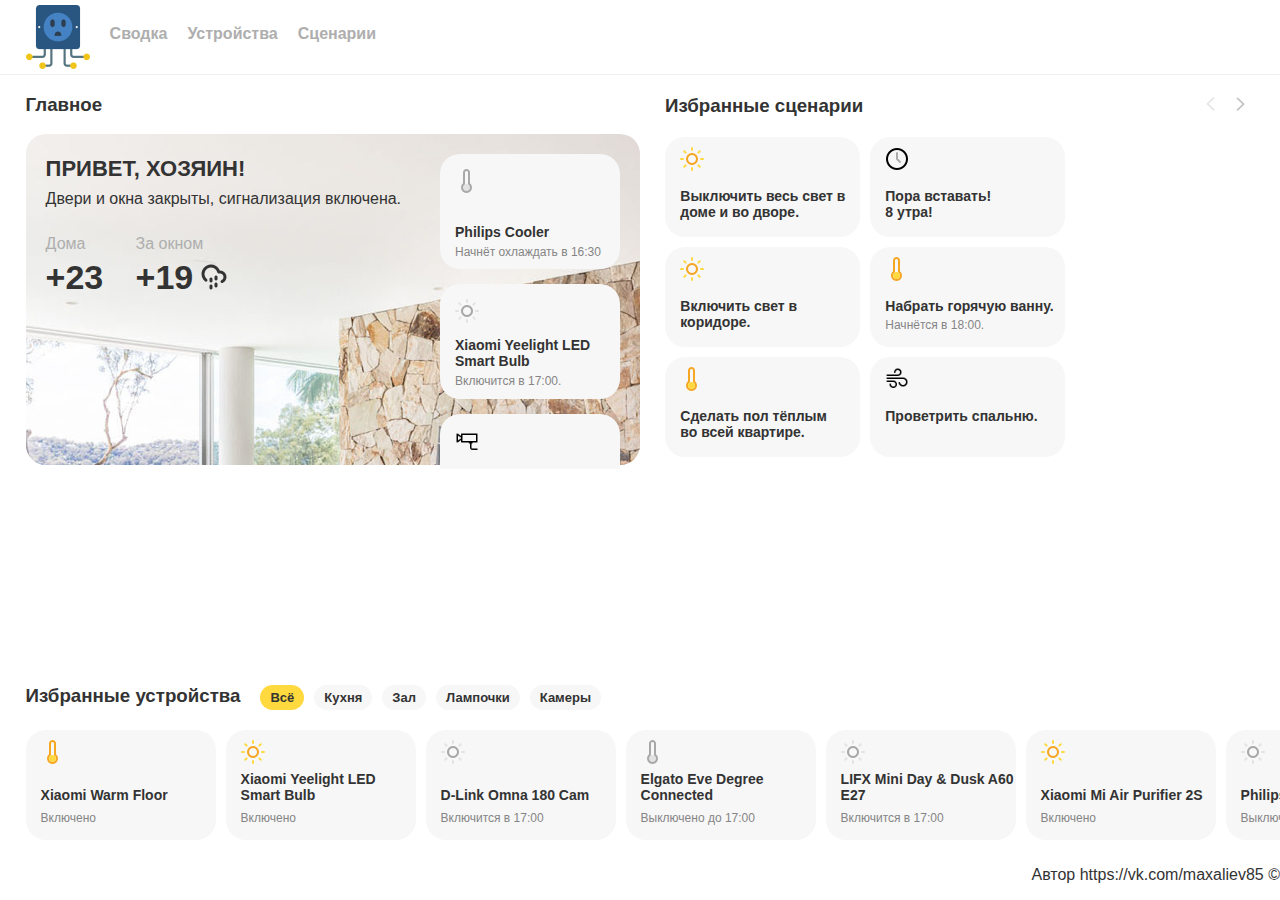
==== public/index.html @ 580a464d "Гип-гип Ура." ====
<!DOCTYPE html>
<html lang="ru">

<head>
    <meta charset="UTF-8" />
    <meta http-equiv="X-UA-Compatible" content="IE=edge" />
    <meta name="viewport" content="width=device-width, initial-scale=1" />
    <link rel="stylesheet" href="index.css">
    <script src="index.js"></script>
    <title> Домный Ум </title>
    <link rel="icon" href="../assets/imgs/logoimg.png" type="image/png">
</head>

<body>
    <div class="wrapall">
        <header>
            <img src="../assets/imgs/headerimg.png" alt="SMART HOME" class="logoimg" width="64">
            <div class="headerlist" id="headerlist">
                <a href="#summary">Сводка</a>
                <a href="#devices">Устройства</a>
                <a href="#scenarios">Сценарии</a>
                <a href="#" id="burger">
                    <img src="../assets/imgs/icon_list_m.png" alt="BURGERKING" />
                </a></div>
        </header>
        <div class="container">
            <a name="summary">
                <section class="info">
                    <h3 id="infoh">Главное</h3>
                    <div class="nestedcont">
                        <img src="../assets/imgs/bg@1x.png" id="infoimg" alt="SMART_HOME_BG" height="331" />
                        <p id="hellotou">ПРИВЕТ, ХОЗЯИН!</p>
                        <p id="isdooropened">Двери и окна закрыты, сигнализация включена.</p>
                        <p id="athome">Дома</p>
                        <p id="outside">За окном</p>
                        <p class="home_temp">+23</p>
                        <p id="_19">+19</p>
                        <img src="../assets/imgs/cloud-drizzle.png" id="cloudcry" alt="CLOUDS_CRY">
                        <div class="smallpanel" id="smallpaneltemp">
                            <img src="../assets/imgs/icon_temperature@1x.png" alt="Thermometer">
                            <p id="philcool">Philips Cooler</p>
                            <p id="_16:30">Начнёт охлаждать в 16:30</p>
                        </div>
                        <div class="smallpanel" id="smallpanellight">
                            <img src="../assets/imgs/icon_sun@1x.png" alt="Sunny">
                            <p id="xiaomi">Xiaomi Yeelight LED Smart Bulb</p>
                            <p id="_17:00">Включится в 17:00.</p>
                        </div>
                        <div class="smallpanel" id="smallpanelcam">
                            <img src="../assets/imgs/icons8-wall-mount-camera-32.png" id="bulletcam" width="24" alt="Say cheese">
                            <p id="dlink">D-Link Omna <br /> 180 Cam</p>
                            <p id="_18:30">Запись начнётся в 18:30.</p>
                        </div>
                        <div class="smallpanel" id="smallpanelair">
                            <img src="../assets/imgs/icons8-air-32.png" width="24" alt="Fresh air">
                            <p id="airpurify">Xiaomi Mi Air Purifier 2S</p>
                            <p id="_20:00">Запланировано на 20:00.</p>
                        </div>
                    </div>
            </a>
            </section>
            <section class="scenarios">
                <a name="scenarios">
                    <h3 id="favscenarios">Избранные сценарии</h3>
                    <div id="nestedscenarios">
                        <div class="favscenarios">
                            <img src="../assets/imgs/icon_sun_2@1x.png" alt="Солнышко">
                            <p class="favscenariostext">Выключить весь свет в доме и во дворе.</p>
                        </div>
                        <div class="favscenarios">
                            <img src="../assets/imgs/icon_scheduled@1x.png" alt="Часики">
                            <p class="favscenariostext">Пора вставать!<br>8 утра!</p>
                        </div>
                        <div class="favscenarios">
                            <img src="../assets/imgs/icon_sun_2@1x.png" alt="Солнышко">
                            <p class="favscenariostext">Включить свет в коридоре.</p>
                        </div>
                        <div class="favscenarios">
                            <img src="../assets/imgs/icon_temperature_2@1x.png" alt="Градусник">
                            <p class="favscenariostext">Набрать горячую ванну.</p>
                            <p class="favscenariosubtext">Начнётся в 18:00.</p>
                        </div>
                        <div class="favscenarios">
                            <img src="../assets/imgs/icon_temperature_2@1x.png" alt="Градусник">
                            <p class="favscenariostext">Сделать пол тёплым<br>во всей квартире.</p>
                        </div>
                        <div class="favscenarios">
                            <img src="../assets/imgs/icons8-air-32.png" alt="Ветерок" width="24">
                            <p class="favscenariostext">Проветрить спальню.</p>
                        </div>
                        <div class="favscenarios">
                            <img src="../assets/imgs/breathable.png" alt="Караоке!">
                            <p class="favscenariostext">Петь караоке.</p>
                        </div>
                        <div class="favscenarios">
                            <img src="../assets/imgs/guitar.png" alt="Релакс!">
                            <p class="favscenariostext">Проиграть релакс.<br />музыку.</p>
                        </div>
                        <div class="favscenarios">
                            <img src="../assets/imgs/icon.png" alt="Курочка">
                            <p class="favscenariostext">Включить духовку.</p>
                        </div>
                        <div class="favscenarios">
                            <img src="../assets/imgs/soccer-ball-variant.png" alt="...">
                            <p class="favscenariostext">Смотреть футбол.</p>
                            <p class="favscenariosubtext">Матч в 22:00.</p>
                        </div>
                    </div>
                    <img src="../assets/imgs/Icons/arrow-left.svg" id="leftarrow" alt="Лефт!" />
                    <img src="../assets/imgs/Icons/Arrow%20Right/M%20Copy@1x.png" id="rightarrow" alt="Райт!!" />
                </a>
            </section>
        </div>
        <div class="devmain">
            <a name="devices">
                <h3 id="devheading"> Избранные устройства </h3>
                <ul id="devlist">
                    <li class="devlist">
                        <img src="../assets/imgs/Icons/Arrow%20Right/M%20Copy@1x.png" id="devarrow" alt="^" width="6">
                        Всё </li>
                    <li class="devlist"> Кухня </li>
                    <li class="devlist"> Зал </li>
                    <li class="devlist"> Лампочки </li>
                    <li class="devlist"> Камеры </li>
                </ul>
                <div class="devs_wrap">
                    <div class="devs">
                        <img src="../assets/imgs/icon_temperature_2@1x.png" alt="No image">
                        <p class="devs_p1"> <br> Xiaomi Warm Floor </p>
                        <p class="devs_p2"> Включено </p>
                    </div>
                    <div class="devs">
                        <img src="../assets/imgs/icon_sun_2@1x.png" alt="No image">
                        <p class="devs_p1"> Xiaomi Yeelight LED Smart Bulb </p>
                        <p class="devs_p2"> Включено </p>
                    </div>
                    <div class="devs">
                        <img src="../assets/imgs/icon_sun@1x.png" alt="No image">
                        <p class="devs_p1"> <br> D-Link Omna 180 Cam </p>
                        <p class="devs_p2"> Включится в 17:00 </p>
                    </div>
                    <div class="devs">
                        <img src="../assets/imgs/icon_temperature@1x.png" alt="No image">
                        <p class="devs_p1"> Elgato Eve Degree Connected </p>
                        <p class="devs_p2"> Выключено до 17:00 </p>
                    </div>
                    <div class="devs">
                        <img src="../assets/imgs/icon_sun@1x.png" alt="No image">
                        <p class="devs_p1"> LIFX Mini Day & Dusk A60 E27 </p>
                        <p class="devs_p2"> Включится в 17:00 </p>
                    </div>
                    <div class="devs">
                        <img src="../assets/imgs/icon_sun_2@1x.png" alt="No image">
                        <p class="devs_p1"> <br> Xiaomi Mi Air Purifier 2S </p>
                        <p class="devs_p2"> Включено </p>
                    </div>
                    <div class="devs">
                        <img src="../assets/imgs/icon_sun@1x.png" alt="No image">
                        <p class="devs_p1"> <br> Philips Zhirui </p>
                        <p class="devs_p2"> Выключено </p>
                    </div>
                </div>
            </a>
        </div>
        <footer>
            <p class='footer_p1'> Автор https://vk.com/maxaliev85 &copy;</p>
        </footer>
    </div>
    <div class="paranja">
        <div class="popup">
            <img src="../assets/imgs/icon_temperature_2@2x.png" alt="No img" class="popup_img">
            <p class="popup_p1">+23</p>
            <p class="popup_p2">Xiaomi Warm Floor</p>
            <p class="popup_p3">Включено</p>
            <div class="circle_wrap">
                <svg width="200" height="200">
                    <defs>
                        <mask id="mask1">
                            <circle r="70" cx="100" cy="100" fill="none" stroke="white" stroke-width="30"
                                stroke-dasharray="1 7" stroke-dashoffset="-154"></circle>
                        </mask>
                    </defs>
                    <text x="50%" y="50%" dominant-baseline="middle" text-anchor="middle" class="svg_temp" font-size="40"
                        font-weight="bold">+23</text>
                    <g mask="url(#mask1)">
                        <circle r="70" cx="100" cy="100" fill="none" stroke="#ccc" stroke-width="30" stroke-dashoffset="-154"
                            stroke-dasharray="352 88"></circle>
                        <circle id="bar" r="70" cx="100" cy="100" fill="none" stroke="orange" stroke-width="50"
                            stroke-dashoffset="-154"></circle>
                    </g>
                </svg>
                <input id="input" type="range" min="0" max="120" value="47" />
            </div>
        </div>
        <button class='btn_apply'>Применить</button>
        <div class="popup"></div>
        <div class="popup"></div>
    </div>
</body>

</html>
---- public/index.css ----
html,
body,
.wrapall{
    height: 100%;
    margin: 0;
    padding: 0;
    box-sizing: border-box;
    font-family: Arial, Helvetica, sans-serif;
    color: #333333;
}

.wrapall{
    display: flex;
    flex-direction: column;
    margin: 0 auto;
    max-width: 1400px;
}
.container{
    display: flex;
    flex-direction: row;
    flex-grow: 1;
}
.info,
.scenarios{
    flex-basis: 50%;
}
header{
    border-bottom: 1px solid #f0f0f0;
}
.headerlist a{
    float: left;
    display: block;
    color: #aeaeae;
    font-weight: bold;
    text-decoration: none;
    margin: 25px 0 0 20px;
    text-align: center;
    transition: all 250ms linear,visibility 0s,
    padding-left 0s,margin-left 0s,
    margin-top 0s,color 500ms linear;
}
.headerlist a:hover{
    color: #ffdf00;
    cursor: pointer;
}
.logoimg{
    margin: 5px 0 5px 2%;
    float: left;
    cursor: pointer;
}
section.info{
    text-align: center;
}
section.scenarios{
    position: relative;
    width: 100%;
    overflow: hidden;
}
div.nestedcont{
    position: relative;
    width: 96%;
    margin-left: auto;
    overflow: hidden;
}
h3#infoh{
    text-align: left;
    margin-left: 4%;
}
#hellotou{
    position: absolute;
    top: 0;
    left: 20px;
    font-size: 22px;
    font-weight: bold;
}
#infoimg{
    width: 100%;
    object-fit: cover;
    border-radius: 20px;
}
#isdooropened{
    position: absolute;
    top: 40px;
    left: 20px;
    white-space: normal;
    text-align: left;
}
#athome,
#outside{
    position: absolute;
    top: 85px;
    color: #aeaeae;
}
#athome,
.home_temp{
    left: 20px;
}
#outside,
#_19{
    left: 110px;
}
.home_temp,#_19{
    position: absolute;
    top: 90px;
    font-size: 34px;
    font-weight: bold;
}
#cloudcry{
    position: absolute;
    top: 130px;
    left: 175px;
}
#burger{
    display: none;
}
.smallpanel{
    position: absolute;
    right: 20px;
    background-color: #f7f7f7;
    border-radius: 20px;
    padding: 15px 15px 0;
    text-align: left;
    transition: top 350ms linear 0s, left 350ms linear 0s;
    width: 150px;
    height: 100px;
}
#smallpaneltemp{
    top: 20px;
}
#smallpanellight{
    top: 150px;
}
#smallpanelcam{
    top: 280px;
}
#smallpanelair{
    top: 410px;
}
#philcool,
#xiaomi,
#dlink,
#airpurify {
    font-size: 14px;
    font-weight: bold;
    margin-bottom: 0;
    margin-top: 27px;
}
#xiaomi, #dlink, #airpurify{
    margin-top: 10px;
}
#_16\:30,
#_17\:00,
#_18\:30,
#_20\:00 {
    color: #858585;
    font-size: 12px;
    margin-top: 5px;
}
h3#favscenarios{
    margin: 20px 0 -40px 25px;
}
div.favscenarios{
    display: inline-block;
    margin: 0 10px 10px 0; /*Right 20px*/
    background-color: #f7f7f7;
    width: 180px;
    height: 90px;
    border-radius: 20px;
    padding: 10px 0 0 15px;
    font-size: 14px;
    font-weight: bold;
    transition: all 300ms linear 0s;
    cursor: pointer;
    vertical-align: top;
    white-space: normal;
    overflow-y: hidden;
}
div.favscenarios:hover{
    background-color: #ffffff;
    box-shadow: 0 2px 6px 0 rgba(197, 186, 186, 0.5);
}
div#nestedscenarios{
    height: 330px;
    font-size: 0;
    transition: all 300ms linear 0s, height 0s, padding-left 0s;
    margin: 60px auto 0;
    width: 96%;
    overflow: hidden;
    padding-left: 25px;
}
p.favscenariosubtext{
    font-size: 12px;
    font-weight: normal;
    color: #858585;
    margin-top: -10px;
}
img#leftarrow{
    display: none;
    position: absolute;
    top: 22px;
    right: 65px;
    opacity: 0.33;
}
img#rightarrow{
    display: none;
    position: absolute;
    top: 22px;
    right: 35px;
    opacity: 1;
    transform: rotate(180deg);
    cursor: pointer;
}

h3#devheading {
    margin: 0 0 0 2%;
    float: left;
    padding-right: 10px;
}
li.devlist{
    display: inline-block;
    font-size: 13px;
    font-weight: bold;
    margin-left: 10px;
    vertical-align: top;
    background-color: #f7f7f7;
    padding: 5px 10px;
    border-radius: 20px;
    cursor: pointer;
}
li.devlist:first-child{
    background-color: #ffd93e;
}
ul#devlist{
    font-size: 0;
}
img#devarrow{
    display: none;
}

div.devs_wrap{
    margin: 20px 0 0 2%;
    font-size: 0;
    white-space: nowrap;
    overflow-x: hidden;
}
div.devs{
    width: 175px;
    height: 100px;
    background-color: #f7f7f7;
    border-radius: 20px;
    padding: 10px 0 0 15px;
    display: inline-block;
    cursor: pointer;
    transition: background-color 400ms linear;
    vertical-align: top;
    margin: 0 10px 10px 0;
}
div.devs:hover{
    background-color: #fff;
    box-shadow: 0 2px 6px 0 rgba(197, 186, 186, 0.5);
}
p.devs_p1{
    font-size: 14px;
    font-weight: 600;
    white-space: normal;
    margin-top: 0.5em;
}
p.devs_p2{
    font-size: 12px;
    margin-top: -0.5em;
    color: #858585;
}

.paranja{
    position: fixed;
    top: 0;
    left: 0;
    bottom: 0;
    right: 0;
    background-color: rgba(0, 0, 0, 0.5);
    display: none;
    overflow: hidden;
}

.opened .paranja{
    display: block;
}

.opened .wrapall{
    filter: blur(10px);
}

.popup {
    width: 640px;
    height: 320px;
    background-color: white;
    padding: 30px;
    opacity: 0;
    transform-origin: left top;
    transform: scale(.1);
    position: absolute;
    transition: all 1s ease-in 0s;
    border-radius: 20px;
}

.opened.popup {
    opacity: 1;
    transform: translate(-50%,-50%) scale(1);
    top: 50% !important;
    left: 50% !important;
}

.popup_p1,.popup_p2{
    margin: 0;
}

.popup_p2{
    font-size: 27px;
    font-weight: bold;
}

.popup_p3{
    font-size: 14px;
    margin-top: 5px;
}

.popup_p1{
    font-size: 36px;
    font-weight: bold;
    float: right;
}

.popup_img{
    float: right;
}

.circle_wrap{
    width: 100%;
    display: flex;
    align-items: center;
    flex-direction: column;
}

svg{
    touch-action: none;
    backface-visibility: hidden;
    /* -webkit-transform: translateZ(0) scale(1.0, 1.0); */
    transform: translateZ(0);
}

input[type=range],input[type=range]::-webkit-slider-thumb{
    -webkit-appearance: none;
    border: none;
}

input[type=range]::-moz-range-thumb,input[type=range]::-moz-range-track{
    visibility: hidden;
}

.btn_apply{
    width: 700px;
    height: 60px;
    position: absolute;
    transform-origin: left top;
    transform: scale(.1);
    opacity: 0;
    background-color: #ffd93e;
    border-radius: 20px;
    font-size: 18px;
    font-weight: bold;
    outline: none;
    border: none;
    cursor: pointer;
}

.opened.btn_apply {
    opacity: 1;
    transform: translate(-50%,-50%) scale(1);
    top: 83% !important;
    left: 50% !important;
    transition: all 1s ease-in 0s;
    }

footer{
    display: flex;
    justify-content: flex-end;
    flex-basis: 35px;
    align-items: center;
}

@media (max-width: 1210px) {
    .smallpanel{
        right: unset !important;
    }
    #smallpaneltemp,
    #smallpanellight,
    #smallpanelcam,
    #smallpanelair {
        top: 200px !important;
    }
}
@media (max-width: 640px) {
    div.wrapall{
        height: auto;
    }
    .container{
        flex-direction: column;
    }
    .scenarios{
        flex: 1 0 auto;
    }
    .logoimg{
        width: 44px;
        display: block;
        float: left;
    }
    h3#infoh{
        display: none;
    }
    header{
        border: none;
    }
    #hellotou{
        font-size: 16px;
    }
    #isdooropened{
        font-size: 13px;
        top: 30px;
    }
    .nestedcont{
        display: inline-block;
        height: calc(331px/1.25);
    }
    #infoimg{
        height: 100%;
    }
    #athome,#outside{
        top: 65px;
        font-size: 13px;
    }
    .home_temp,#_19{
        font-size: 25px !important;
        top: 70px !important;
    }
    #cloudcry{
        top: 100px !important;
        left: 155px !important;
        width: 20px;
    }
    .headerlist a#burger{
        display: block !important;
        position: absolute;
        top: 0;
        right: 15px;
        float: right;
    }
    .headerlist.adaptheader a:not(:last-child){
        visibility: visible;
        font-size: 13px;
        text-transform: uppercase;
        float: none;
        clear: left;
        margin: 1px auto !important;
        padding: 10px 20px !important;
        width: 75%;
        background-color: rgba(70, 130, 180, 1);
    }
    .headerlist.adaptheader a:not(:last-child):hover{
        background-color: rgba(65, 105, 255, 1);
    }
    .headerlist a:not(:last-child){
        visibility: hidden;
    }
    #smallpaneltemp,#smallpanellight, #smallpanelcam, #smallpanelair{
        top: 140px !important;
    }
    div#nestedscenarios{
        white-space: nowrap;
        height: 105px;
    }
    img#rightarrow,img#leftarrow{
        display: none !important;
    }
    h3#favscenarios{
        margin-left: 2%;
    }
    div.favscenarios:hover,
    div.favouritedev:hover{
        background-color: #f7f7f7;
        box-shadow: unset;
    }
    header{
        padding-bottom: 3px;
    }
    li.devlist{
        margin-right: 2%;
        float: right;
    }
    li.devlist:not(:first-child){
        display: none;
    }
    img#devarrow{
        display: block;
        transform: rotate(-90deg);
        float: right;
        margin: 3px 0 0 5px;
        filter: brightness(0%);
    }

    .devmain{
        overflow: hidden;
    }

    div.devs_wrap {
        float: left;
        clear: both;
    }

    .popup{
        width: 310px;
        height: 450px;
        padding: 15px;
    }

    .opened.popup{
        top: 42vh !important;
    }

    .popup_p1, .popup_img{
        display: none;
    }

    .popup_p2{
        font-size: 18px;
    }

    .popup_p3{
        font-size: 12px;
    }

    .circle_wrap{
        height: 100%;
        justify-content: center;
        position: absolute;
        top: 0;
        left: 0;
    }

    .btn_apply{
        width: 340px;
    }

    .btn_apply.opened{
        top: 90% !important;
    }

}
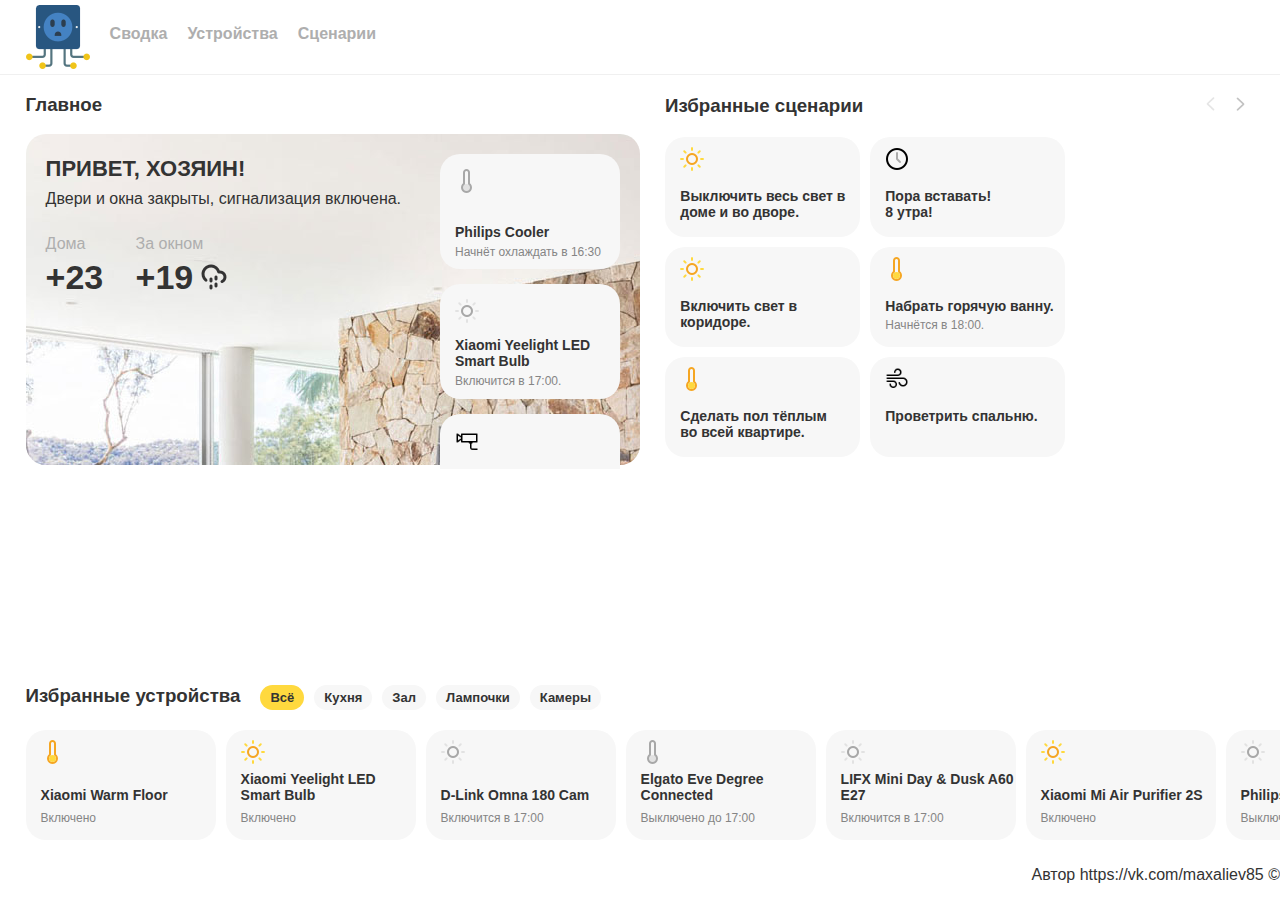
==== commit 1bccd934: "Продолжение оптимизации изображения" ====
--- a/public/index.html
+++ b/public/index.html
@@ -28,7 +28,7 @@
                 <section class="info">
                     <h3 id="infoh">Главное</h3>
                     <div class="nestedcont">
-                        <img src="../assets/imgs/bg@1x.png" id="infoimg" alt="SMART_HOME_BG" height="331" />
+                        <img src="../assets/imgs/bg@1_2x.jpg" id="infoimg" alt="SMART_HOME_BG" height="331" />
                         <p id="hellotou">ПРИВЕТ, ХОЗЯИН!</p>
                         <p id="isdooropened">Двери и окна закрыты, сигнализация включена.</p>
                         <p id="athome">Дома</p>
--- a/public/index.css
+++ b/public/index.css
@@ -255,10 +255,12 @@
     vertical-align: top;
     margin: 0 10px 10px 0;
 }
+
 div.devs:hover{
     background-color: #fff;
     box-shadow: 0 2px 6px 0 rgba(197, 186, 186, 0.5);
 }
+
 p.devs_p1{
     font-size: 14px;
     font-weight: 600;
@@ -344,7 +346,6 @@
 svg{
     touch-action: none;
     backface-visibility: hidden;
-    /* -webkit-transform: translateZ(0) scale(1.0, 1.0); */
     transform: translateZ(0);
 }
 
@@ -484,8 +485,10 @@
     h3#favscenarios{
         margin-left: 2%;
     }
+
     div.favscenarios:hover,
-    div.favouritedev:hover{
+    div.favouritedev:hover,
+    div.devs:hover {
         background-color: #f7f7f7;
         box-shadow: unset;
     }
@@ -508,12 +511,18 @@
     }
 
     .devmain{
+        margin-top: 20px;
         overflow: hidden;
     }
-
+    
     div.devs_wrap {
         float: left;
         clear: both;
+        margin-top: 15px;
+    }
+
+    footer{
+        justify-content: center;
     }
 
     .popup{
@@ -554,4 +563,4 @@
         top: 90% !important;
     }
 
-}+}
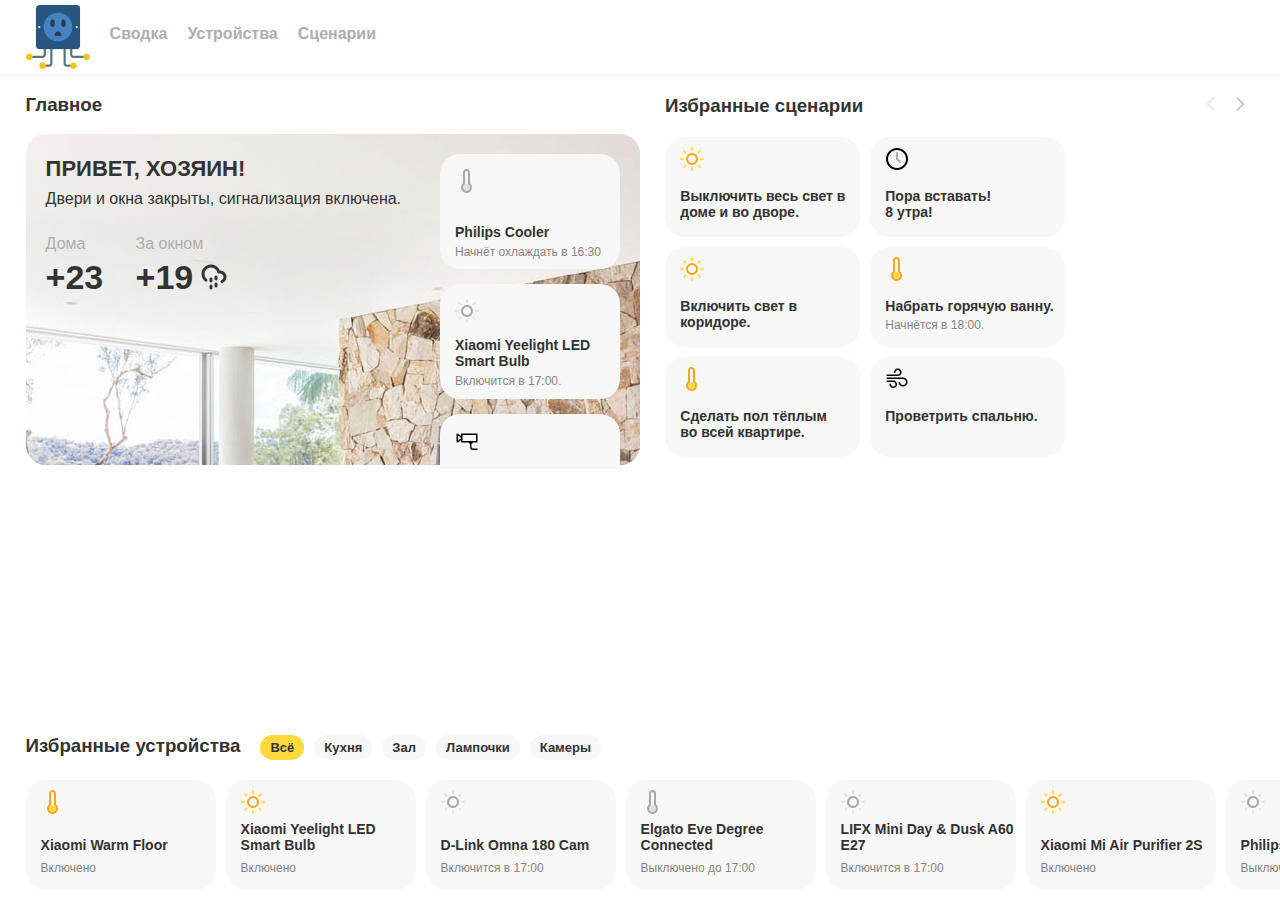
==== commit 8990cb7a: "ddsd" ====
--- a/public/index.html
+++ b/public/index.html
@@ -162,9 +162,9 @@
                 </div>
             </a>
         </div>
-        <footer>
+        <!-- <footer>
             <p class='footer_p1'> Автор https://vk.com/maxaliev85 &copy;</p>
-        </footer>
+        </footer> -->
     </div>
     <div class="paranja">
         <div class="popup">
--- a/public/index.css
+++ b/public/index.css
@@ -399,6 +399,12 @@
     #smallpanelair {
         top: 200px !important;
     }
+
+    .devmain{
+        flex-grow: 1;
+        overflow: hidden;
+    }
+    
 }
 @media (max-width: 640px) {
     div.wrapall{
@@ -512,9 +518,8 @@
 
     .devmain{
         margin-top: 20px;
-        overflow: hidden;
-    }
-    
+    }
+
     div.devs_wrap {
         float: left;
         clear: both;
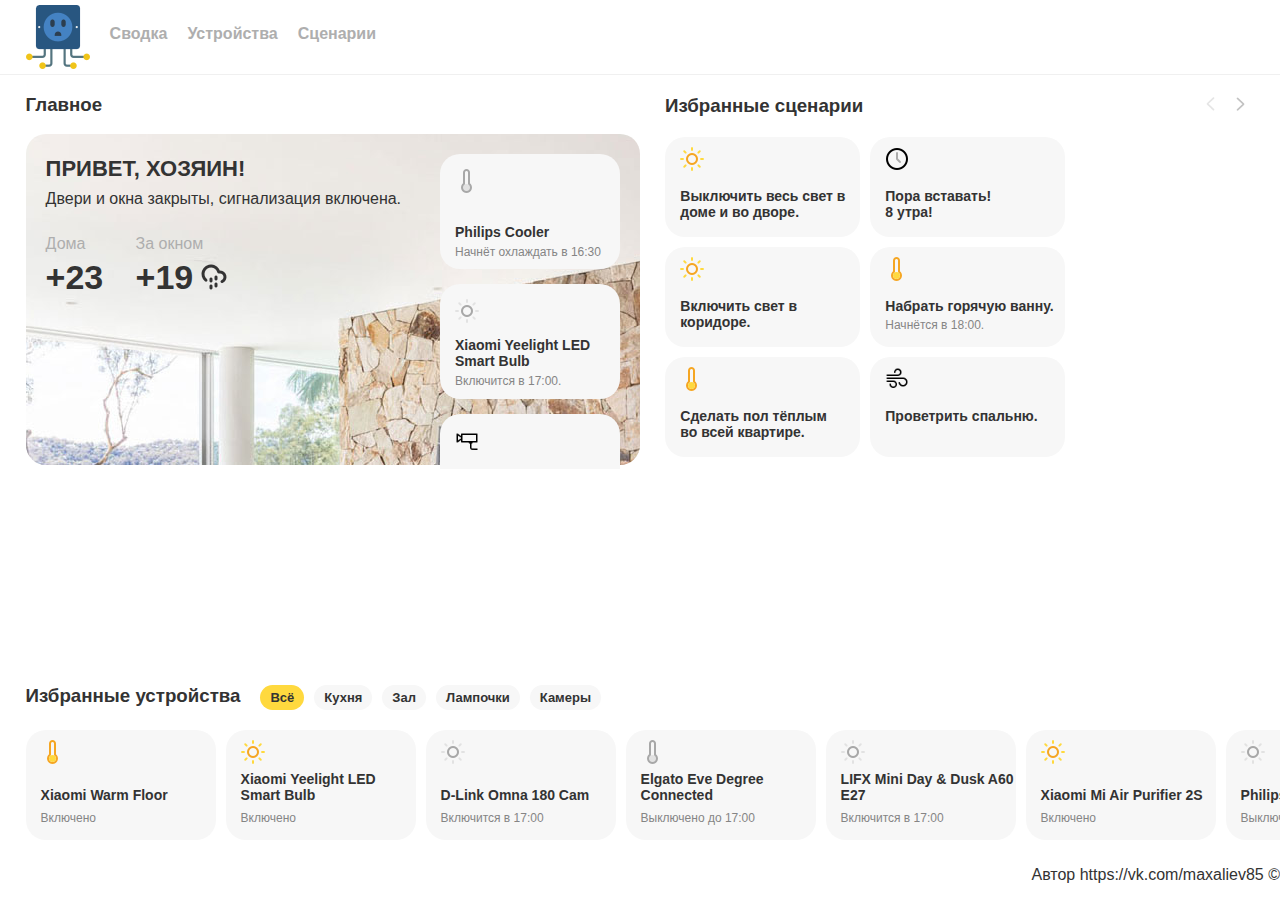
==== commit 292faf78: "Ha" ====
--- a/public/index.html
+++ b/public/index.html
@@ -162,9 +162,9 @@
                 </div>
             </a>
         </div>
-        <!-- <footer>
+        <footer>
             <p class='footer_p1'> Автор https://vk.com/maxaliev85 &copy;</p>
-        </footer> -->
+        </footer>
     </div>
     <div class="paranja">
         <div class="popup">
--- a/public/index.css
+++ b/public/index.css
@@ -404,7 +404,10 @@
         flex-grow: 1;
         overflow: hidden;
     }
-    
+
+    footer{
+        display: none;
+    }
 }
 @media (max-width: 640px) {
     div.wrapall{
@@ -527,6 +530,7 @@
     }
 
     footer{
+        display: flex;
         justify-content: center;
     }
 
